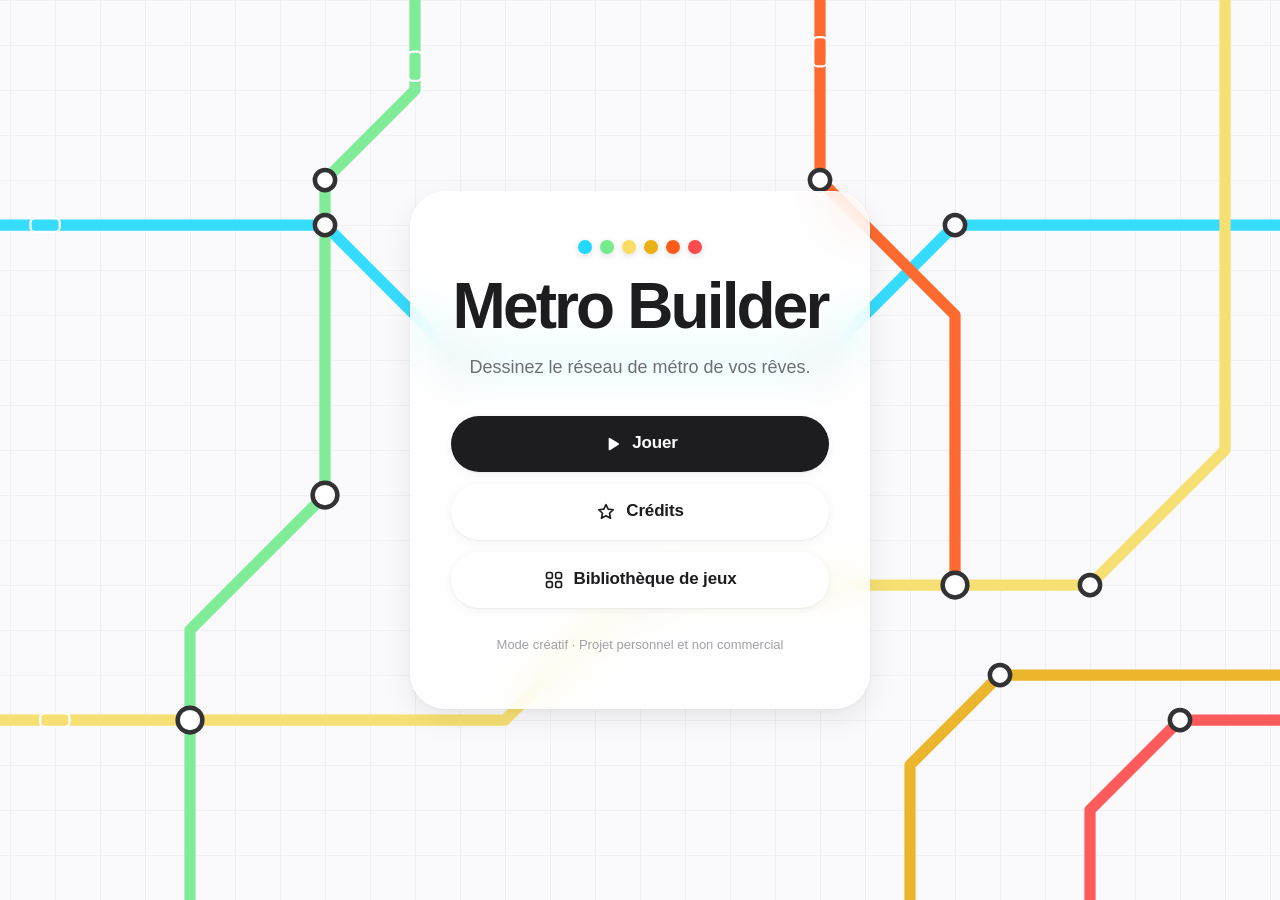
==== index.html @ 7ec536d9 "Add Metro Builder static web game (menu, city select, editor, rules, simulation) Co-Authored-By: Dev" ====
<!DOCTYPE html>
<html lang="fr">
<head>
  <meta charset="UTF-8">
  <meta name="viewport" content="width=device-width, initial-scale=1">
  <title>Metro Builder</title>
  <meta name="description" content="Metro Builder — créez le réseau de métro de vos rêves.">
  <link rel="stylesheet" href="css/style.css">
</head>
<body>
  <main class="page">
    <!-- Décor : lignes de métro animées -->
    <svg class="menu-bg" viewBox="0 0 1200 800" preserveAspectRatio="xMidYMid slice" aria-hidden="true">
      <defs>
        <pattern id="grid" width="40" height="40" patternUnits="userSpaceOnUse">
          <path d="M40 0H0V40" fill="none" stroke="#e8e8ed" stroke-width="1"/>
        </pattern>
      </defs>
      <rect width="1200" height="800" fill="#fbfbfd"/>
      <rect width="1200" height="800" fill="url(#grid)"/>
      <g fill="none" stroke-width="10" stroke-linecap="round" stroke-linejoin="round">
        <path id="bg-l1" d="M-40 200 H320 L440 320 H760 L880 200 H1240" stroke="#21DAFF"/>
        <path id="bg-l2" d="M200 840 V560 L320 440 V160 L400 80 V-40" stroke="#74EC8D"/>
        <path id="bg-l3" d="M-40 640 H480 L600 520 H1000 L1120 400 V-40" stroke="#F8DE65"/>
        <path id="bg-l4" d="M1240 600 H920 L840 680 V840" stroke="#EBB016"/>
        <path id="bg-l5" d="M760 -40 V160 L880 280 V520" stroke="#FF5C1A"/>
        <path id="bg-l6" d="M1000 840 V720 L1080 640 H1240" stroke="#FE4B4B"/>
      </g>
      <g fill="#fff" stroke="#1d1d1f" stroke-width="4">
        <circle cx="320" cy="200" r="9"/>
        <circle cx="440" cy="320" r="9"/>
        <circle cx="760" cy="320" r="9"/>
        <circle cx="320" cy="440" r="11"/>
        <circle cx="200" cy="640" r="11"/>
        <circle cx="600" cy="520" r="9"/>
        <circle cx="880" cy="520" r="11"/>
        <circle cx="1000" cy="520" r="9"/>
        <circle cx="760" cy="160" r="9"/>
        <circle cx="880" cy="200" r="9"/>
        <circle cx="920" cy="600" r="9"/>
        <circle cx="1080" cy="640" r="9"/>
        <circle cx="320" cy="160" r="9"/>
      </g>
      <g>
        <rect x="-13" y="-6" width="26" height="12" rx="4" fill="#21DAFF" stroke="#fff" stroke-width="2">
          <animateMotion dur="14s" repeatCount="indefinite" rotate="auto"><mpath href="#bg-l1"/></animateMotion>
        </rect>
        <rect x="-13" y="-6" width="26" height="12" rx="4" fill="#74EC8D" stroke="#fff" stroke-width="2">
          <animateMotion dur="11s" repeatCount="indefinite" rotate="auto" keyPoints="1;0" keyTimes="0;1" calcMode="linear"><mpath href="#bg-l2"/></animateMotion>
        </rect>
        <rect x="-13" y="-6" width="26" height="12" rx="4" fill="#F8DE65" stroke="#fff" stroke-width="2">
          <animateMotion dur="16s" repeatCount="indefinite" rotate="auto"><mpath href="#bg-l3"/></animateMotion>
        </rect>
        <rect x="-13" y="-6" width="26" height="12" rx="4" fill="#FF5C1A" stroke="#fff" stroke-width="2">
          <animateMotion dur="8s" repeatCount="indefinite" rotate="auto"><mpath href="#bg-l5"/></animateMotion>
        </rect>
      </g>
    </svg>

    <div class="menu">
      <div class="menu-card glass">
        <div class="logo-dots" aria-hidden="true">
          <span></span><span></span><span></span><span></span><span></span><span></span>
        </div>
        <h1 class="game-title">Metro Builder</h1>
        <p class="game-tagline">Dessinez le réseau de métro de vos rêves.</p>

        <nav class="menu-actions">
          <a class="btn btn-primary" href="city-select.html">
            <svg viewBox="0 0 24 24" fill="currentColor" aria-hidden="true"><path d="M8 5.5v13a1 1 0 0 0 1.52.85l10.4-6.5a1 1 0 0 0 0-1.7L9.52 4.65A1 1 0 0 0 8 5.5z"/></svg>
            Jouer
          </a>
          <a class="btn" href="credits.html">
            <svg viewBox="0 0 24 24" fill="none" stroke="currentColor" stroke-width="2" stroke-linecap="round" stroke-linejoin="round" aria-hidden="true"><path d="M12 3l2.6 5.6 6.1.7-4.5 4.2 1.2 6L12 16.6 6.6 19.5l1.2-6L3.3 9.3l6.1-.7z"/></svg>
            Crédits
          </a>
          <!-- TODO : renseigner ici l'URL de la bibliothèque de jeux (lien externe). -->
          <a class="btn" href="#" id="library-link">
            <svg viewBox="0 0 24 24" fill="none" stroke="currentColor" stroke-width="2" stroke-linecap="round" stroke-linejoin="round" aria-hidden="true"><rect x="3" y="3" width="7" height="7" rx="2"/><rect x="14" y="3" width="7" height="7" rx="2"/><rect x="3" y="14" width="7" height="7" rx="2"/><rect x="14" y="14" width="7" height="7" rx="2"/></svg>
            Bibliothèque de jeux
          </a>
        </nav>

        <p class="menu-footer">Mode créatif · Projet personnel et non commercial</p>
      </div>
    </div>
  </main>
</body>
</html>
---- css/style.css ----
/* ==========================================================================
   Metro Builder — styles communs (thème « Apple » : lisse, arrondi, ombres douces)
   ========================================================================== */

:root {
  /* Palette de base des lignes */
  --blue: #21DAFF;
  --green: #74EC8D;
  --yellow: #F8DE65;
  --orange: #EBB016;
  --red-orange: #FF5C1A;
  --red: #FE4B4B;

  --bg: #f5f5f7;
  --surface: rgba(255, 255, 255, 0.78);
  --surface-solid: #ffffff;
  --text: #1d1d1f;
  --text-2: #6e6e73;
  --text-3: #a1a1a6;
  --hairline: rgba(0, 0, 0, 0.07);

  --shadow-sm: 0 1px 2px rgba(0, 0, 0, 0.04), 0 2px 8px rgba(0, 0, 0, 0.05);
  --shadow-md: 0 2px 6px rgba(0, 0, 0, 0.04), 0 10px 28px rgba(0, 0, 0, 0.08);
  --shadow-lg: 0 6px 16px rgba(0, 0, 0, 0.05), 0 24px 56px rgba(0, 0, 0, 0.12);

  --radius-sm: 12px;
  --radius: 20px;
  --radius-lg: 28px;

  --ease: cubic-bezier(0.25, 0.1, 0.25, 1);
  --spring: cubic-bezier(0.34, 1.56, 0.64, 1);

  --font: -apple-system, BlinkMacSystemFont, "SF Pro Display", "SF Pro Text", "Helvetica Neue",
    "Segoe UI", Roboto, Arial, sans-serif;
}

*,
*::before,
*::after {
  box-sizing: border-box;
}

html,
body {
  margin: 0;
  padding: 0;
}

body {
  font-family: var(--font);
  color: var(--text);
  background: var(--bg);
  -webkit-font-smoothing: antialiased;
  -moz-osx-font-smoothing: grayscale;
  line-height: 1.45;
}

a {
  color: inherit;
}

button {
  font-family: inherit;
}

/* ---------- Surfaces ---------- */

.glass {
  background: var(--surface);
  -webkit-backdrop-filter: saturate(180%) blur(20px);
  backdrop-filter: saturate(180%) blur(20px);
  border: 1px solid rgba(255, 255, 255, 0.65);
  box-shadow: var(--shadow-md);
}

.card {
  background: var(--surface-solid);
  border-radius: var(--radius-lg);
  box-shadow: var(--shadow-md);
  border: 1px solid var(--hairline);
}

/* ---------- Boutons ---------- */

.btn {
  display: inline-flex;
  align-items: center;
  justify-content: center;
  gap: 10px;
  min-height: 56px;
  padding: 0 28px;
  border: none;
  border-radius: 999px;
  font-size: 17px;
  font-weight: 600;
  letter-spacing: -0.01em;
  text-decoration: none;
  cursor: pointer;
  color: var(--text);
  background: var(--surface-solid);
  box-shadow: var(--shadow-sm);
  transition: transform 0.25s var(--spring), box-shadow 0.25s var(--ease), background 0.2s var(--ease);
}

.btn:hover {
  transform: translateY(-2px);
  box-shadow: var(--shadow-md);
}

.btn:active {
  transform: translateY(0) scale(0.98);
  box-shadow: var(--shadow-sm);
}

.btn:focus-visible {
  outline: 3px solid rgba(33, 218, 255, 0.6);
  outline-offset: 3px;
}

.btn-primary {
  color: #fff;
  background: var(--text);
}

.btn-primary:hover {
  background: #000;
}

.btn-small {
  min-height: 40px;
  padding: 0 18px;
  font-size: 15px;
}

.btn svg {
  width: 20px;
  height: 20px;
  flex: none;
}

/* ---------- Pages simples (menu, villes, crédits) ---------- */

.page {
  min-height: 100vh;
  position: relative;
  overflow: hidden;
}

.page-header {
  display: flex;
  align-items: center;
  gap: 16px;
  max-width: 1100px;
  margin: 0 auto;
  padding: 32px 24px 8px;
}

.back-btn {
  width: 48px;
  height: 48px;
  border-radius: 50%;
  display: inline-flex;
  align-items: center;
  justify-content: center;
  text-decoration: none;
  color: var(--text);
  transition: transform 0.25s var(--spring);
}

.back-btn:hover {
  transform: scale(1.06);
}

.back-btn svg {
  width: 22px;
  height: 22px;
}

.page-title {
  margin: 0;
  font-size: clamp(28px, 4vw, 40px);
  font-weight: 700;
  letter-spacing: -0.03em;
}

.page-subtitle {
  margin: 4px 0 0;
  color: var(--text-2);
  font-size: 17px;
}

.page-content {
  max-width: 1100px;
  margin: 0 auto;
  padding: 24px 24px 64px;
}

/* ---------- Menu (index.html) ---------- */

.menu-bg {
  position: absolute;
  inset: 0;
  width: 100%;
  height: 100%;
  pointer-events: none;
  opacity: 0.9;
}

.menu {
  position: relative;
  z-index: 1;
  min-height: 100vh;
  display: flex;
  align-items: center;
  justify-content: center;
  padding: 24px;
}

.menu-card {
  width: min(460px, 100%);
  padding: 48px 40px 40px;
  border-radius: 36px;
  text-align: center;
  animation: rise 0.7s var(--ease) both;
}

.logo-dots {
  display: flex;
  justify-content: center;
  gap: 8px;
  margin-bottom: 20px;
}

.logo-dots span {
  width: 14px;
  height: 14px;
  border-radius: 50%;
  box-shadow: 0 2px 6px rgba(0, 0, 0, 0.12);
  animation: pop 0.6s var(--spring) both;
}

.logo-dots span:nth-child(1) { background: var(--blue); animation-delay: 0.10s; }
.logo-dots span:nth-child(2) { background: var(--green); animation-delay: 0.16s; }
.logo-dots span:nth-child(3) { background: var(--yellow); animation-delay: 0.22s; }
.logo-dots span:nth-child(4) { background: var(--orange); animation-delay: 0.28s; }
.logo-dots span:nth-child(5) { background: var(--red-orange); animation-delay: 0.34s; }
.logo-dots span:nth-child(6) { background: var(--red); animation-delay: 0.40s; }

.game-title {
  margin: 0;
  font-size: clamp(44px, 9vw, 64px);
  line-height: 1.02;
  font-weight: 800;
  letter-spacing: -0.045em;
}

.game-tagline {
  margin: 14px 0 36px;
  color: var(--text-2);
  font-size: 18px;
}

.menu-actions {
  display: flex;
  flex-direction: column;
  gap: 12px;
}

.menu-actions .btn {
  width: 100%;
}

.menu-footer {
  margin-top: 28px;
  font-size: 13px;
  color: var(--text-3);
}

/* ---------- Sélection de ville ---------- */

.city-grid {
  display: grid;
  grid-template-columns: repeat(auto-fill, minmax(240px, 1fr));
  gap: 24px;
}

.city-card {
  position: relative;
  display: flex;
  flex-direction: column;
  padding: 12px;
  border: 1px solid var(--hairline);
  border-radius: var(--radius-lg);
  background: var(--surface-solid);
  box-shadow: var(--shadow-sm);
  text-align: left;
  cursor: pointer;
  color: inherit;
  font: inherit;
  animation: rise 0.6s var(--ease) both;
  transition: transform 0.3s var(--spring), box-shadow 0.3s var(--ease);
}

.city-card:hover {
  transform: translateY(-4px);
  box-shadow: var(--shadow-lg);
}

.city-card:active {
  transform: translateY(-1px) scale(0.99);
}

.city-card:focus-visible {
  outline: 3px solid rgba(33, 218, 255, 0.6);
  outline-offset: 3px;
}

.city-preview {
  aspect-ratio: 4 / 3;
  border-radius: 18px;
  overflow: hidden;
  background-color: #fbfbfd;
  background-image:
    linear-gradient(#ececf1 1px, transparent 1px),
    linear-gradient(90deg, #ececf1 1px, transparent 1px);
  background-size: 16px 16px;
  box-shadow: inset 0 0 0 1px var(--hairline);
}

.city-preview svg {
  width: 100%;
  height: 100%;
  display: block;
}

.city-info {
  padding: 16px 8px 8px;
}

.city-name {
  margin: 0;
  font-size: 22px;
  font-weight: 700;
  letter-spacing: -0.02em;
}

.city-desc {
  margin: 6px 0 12px;
  color: var(--text-2);
  font-size: 14px;
}

.city-meta {
  display: flex;
  align-items: center;
  gap: 6px;
  flex-wrap: wrap;
  font-size: 13px;
  color: var(--text-3);
}

.city-swatches {
  display: inline-flex;
  gap: 4px;
  margin-right: 6px;
}

.city-swatches i {
  width: 10px;
  height: 10px;
  border-radius: 50%;
}

.badge {
  position: absolute;
  top: 22px;
  right: 22px;
  padding: 5px 12px;
  border-radius: 999px;
  font-size: 12px;
  font-weight: 600;
  color: var(--text);
  background: rgba(255, 255, 255, 0.9);
  box-shadow: var(--shadow-sm);
}

.city-reset {
  margin-top: 10px;
  align-self: flex-start;
  border: none;
  background: none;
  padding: 4px 8px;
  border-radius: 8px;
  font-size: 13px;
  color: var(--text-2);
  cursor: pointer;
  transition: background 0.2s var(--ease), color 0.2s var(--ease);
}

.city-reset:hover {
  background: rgba(254, 75, 75, 0.1);
  color: #d93a3a;
}

/* ---------- Crédits ---------- */

.credits {
  max-width: 720px;
  margin: 0 auto;
  display: flex;
  flex-direction: column;
  gap: 20px;
}

.credits section {
  padding: 28px 32px;
  animation: rise 0.6s var(--ease) both;
}

.credits h2 {
  margin: 0 0 10px;
  font-size: 20px;
  letter-spacing: -0.02em;
}

.credits p,
.credits li {
  color: var(--text-2);
  font-size: 15px;
}

.credits ul {
  margin: 0;
  padding-left: 20px;
}

.credits .placeholder {
  padding: 14px 16px;
  border-radius: var(--radius-sm);
  background: var(--bg);
  font-size: 14px;
  color: var(--text-2);
}

/* ---------- Animations ---------- */

@keyframes rise {
  from { opacity: 0; transform: translateY(16px); }
  to { opacity: 1; transform: none; }
}

@keyframes pop {
  from { opacity: 0; transform: scale(0.3); }
  to { opacity: 1; transform: none; }
}

@media (prefers-reduced-motion: reduce) {
  *,
  *::before,
  *::after {
    animation-duration: 0.01ms !important;
    transition-duration: 0.01ms !important;
  }
}
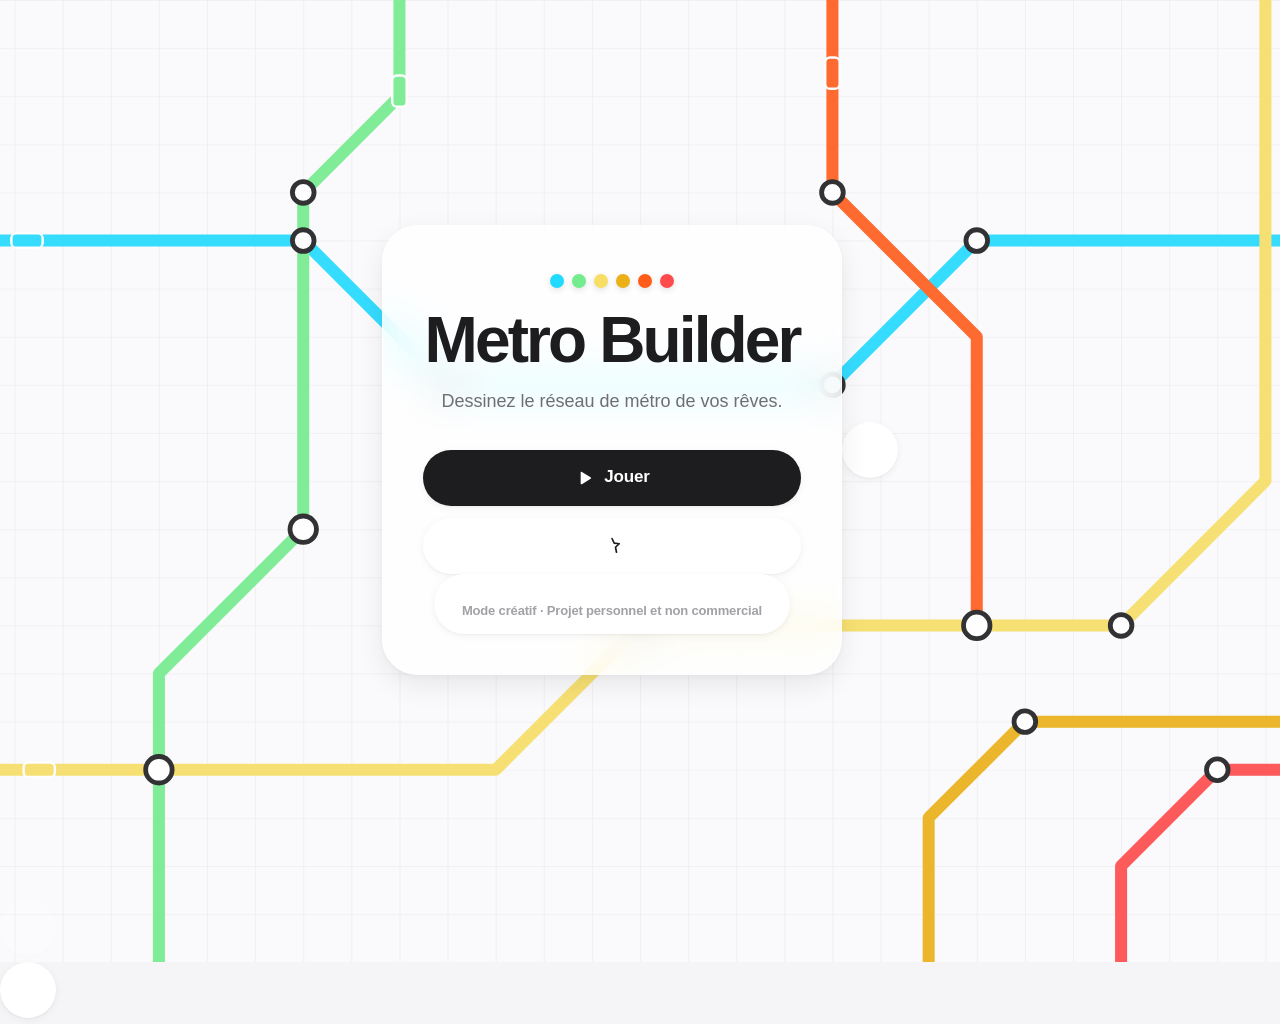
==== commit 13138eeb: "Update: set external URL for library link in index.html" ====
--- a/index.html
+++ b/index.html
@@ -71,12 +71,12 @@
             Jouer
           </a>
           <a class="btn" href="credits.html">
-            <svg viewBox="0 0 24 24" fill="none" stroke="currentColor" stroke-width="2" stroke-linecap="round" stroke-linejoin="round" aria-hidden="true"><path d="M12 3l2.6 5.6 6.1.7-4.5 4.2 1.2 6L12 16.6 6.6 19.5l1.2-6L3.3 9.3l6.1-.7z"/></svg>
+            <svg viewBox="0 0 24 24" fill="none" stroke="currentColor" stroke-width="2" stroke-linecap="round" stroke-linejoin="round" aria-hidden="true"><path d="M12 3l2.6 5.6 6.1.7-4.5 4.2 1.2 6[...]
             Crédits
           </a>
           <!-- TODO : renseigner ici l'URL de la bibliothèque de jeux (lien externe). -->
-          <a class="btn" href="#" id="library-link">
-            <svg viewBox="0 0 24 24" fill="none" stroke="currentColor" stroke-width="2" stroke-linecap="round" stroke-linejoin="round" aria-hidden="true"><rect x="3" y="3" width="7" height="7" rx="2"/><rect x="14" y="3" width="7" height="7" rx="2"/><rect x="3" y="14" width="7" height="7" rx="2"/><rect x="14" y="14" width="7" height="7" rx="2"/></svg>
+          <a class="btn" href="https://bubble-site.fr/jeux/jeux.html" id="library-link">
+            <svg viewBox="0 0 24 24" fill="none" stroke="currentColor" stroke-width="2" stroke-linecap="round" stroke-linejoin="round" aria-hidden="true"><rect x="3" y="3" width="7" height="7" rx=[...]
             Bibliothèque de jeux
           </a>
         </nav>
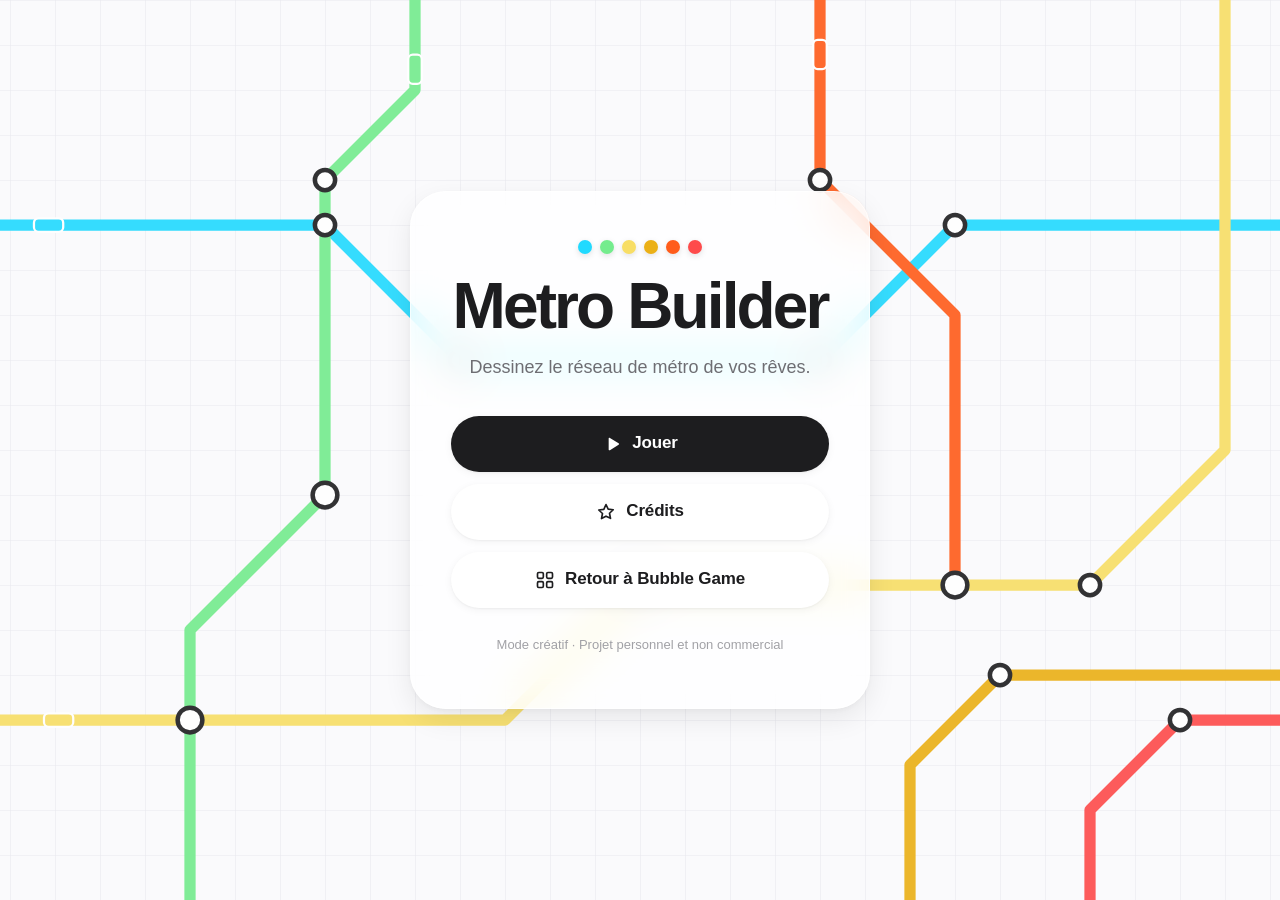
==== commit e6245d5d: "Fix menu buttons and point library link to Bubble Game - Replace truncated SVG icons on Crédits and " ====
--- a/index.html
+++ b/index.html
@@ -71,13 +71,12 @@
             Jouer
           </a>
           <a class="btn" href="credits.html">
-            <svg viewBox="0 0 24 24" fill="none" stroke="currentColor" stroke-width="2" stroke-linecap="round" stroke-linejoin="round" aria-hidden="true"><path d="M12 3l2.6 5.6 6.1.7-4.5 4.2 1.2 6[...]
+            <svg viewBox="0 0 24 24" fill="none" stroke="currentColor" stroke-width="2" stroke-linecap="round" stroke-linejoin="round" aria-hidden="true"><path d="M12 3l2.6 5.6 6.1.7-4.5 4.2 1.2 6.1L12 17l-5.4 2.9 1.2-6.1-4.5-4.2 6.1-.7z"/></svg>
             Crédits
           </a>
-          <!-- TODO : renseigner ici l'URL de la bibliothèque de jeux (lien externe). -->
           <a class="btn" href="https://bubble-site.fr/jeux/jeux.html" id="library-link">
-            <svg viewBox="0 0 24 24" fill="none" stroke="currentColor" stroke-width="2" stroke-linecap="round" stroke-linejoin="round" aria-hidden="true"><rect x="3" y="3" width="7" height="7" rx=[...]
-            Bibliothèque de jeux
+            <svg viewBox="0 0 24 24" fill="none" stroke="currentColor" stroke-width="2" stroke-linecap="round" stroke-linejoin="round" aria-hidden="true"><rect x="3" y="3" width="7" height="7" rx="1.5"/><rect x="14" y="3" width="7" height="7" rx="1.5"/><rect x="3" y="14" width="7" height="7" rx="1.5"/><rect x="14" y="14" width="7" height="7" rx="1.5"/></svg>
+            Retour à Bubble Game
           </a>
         </nav>
 
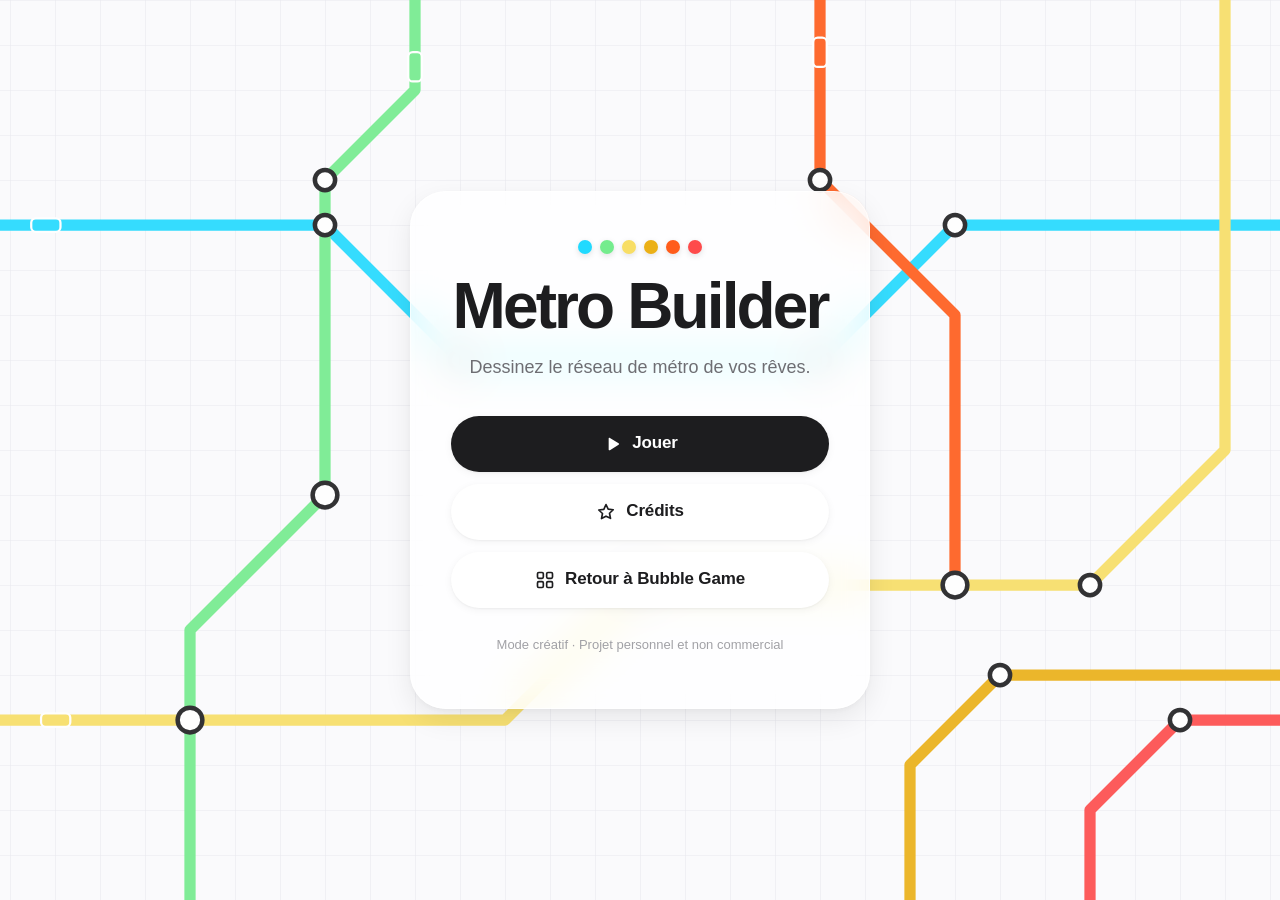
==== commit b4fd0166: "Force fresh CSS/JS on load to avoid stale cached scripts Co-Authored-By: Claude Haiku 5.5 <noreply@a" ====
--- a/index.html
+++ b/index.html
@@ -5,7 +5,7 @@
   <meta name="viewport" content="width=device-width, initial-scale=1">
   <title>Metro Builder</title>
   <meta name="description" content="Metro Builder — créez le réseau de métro de vos rêves.">
-  <link rel="stylesheet" href="css/style.css">
+  <link rel="stylesheet" href="css/style.css?v=3">
 </head>
 <body>
   <main class="page">
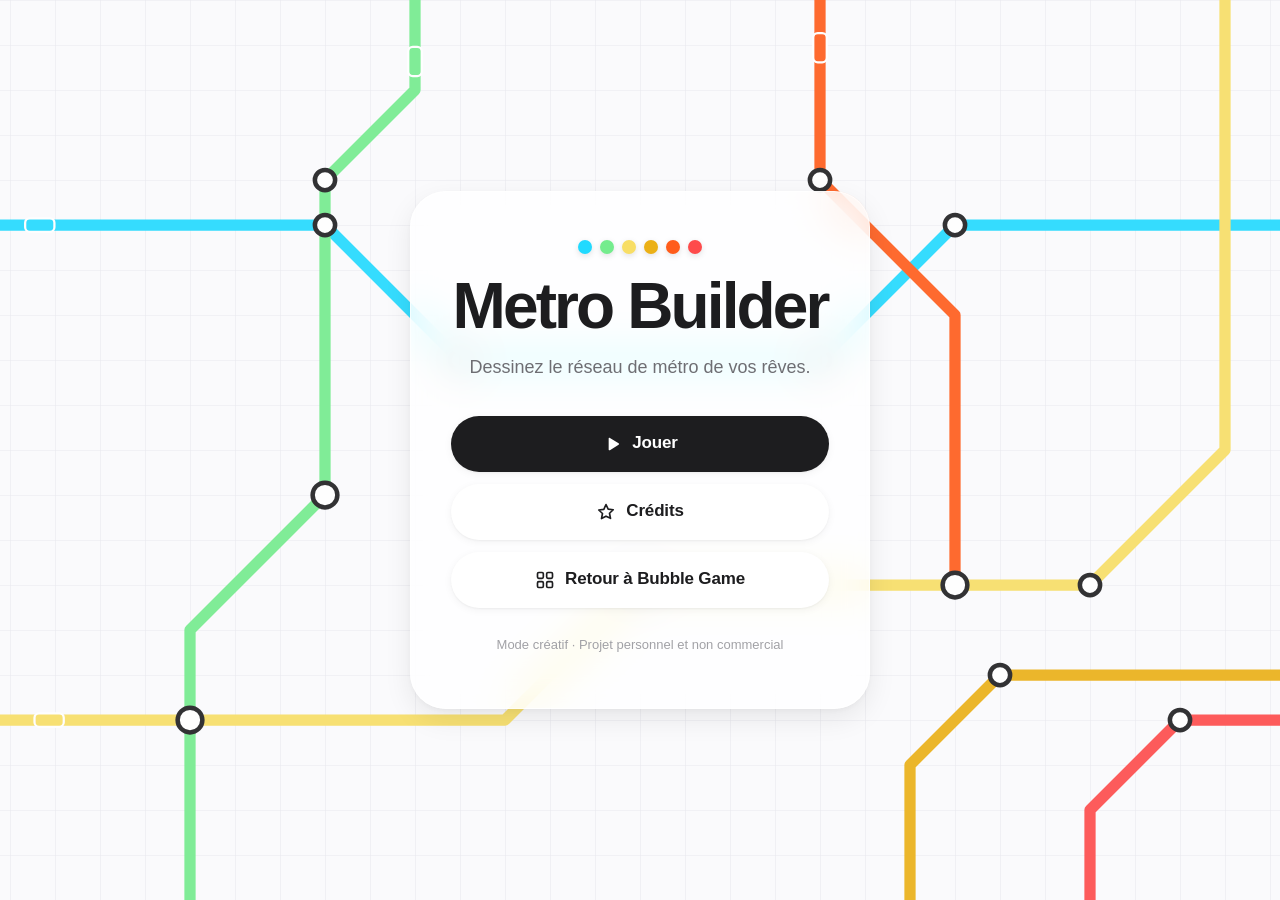
==== commit 74cd1144: "Stop colors, no blue tap flash on mobile - Remove the browser tap highlight that covered the whole c" ====
--- a/index.html
+++ b/index.html
@@ -5,7 +5,7 @@
   <meta name="viewport" content="width=device-width, initial-scale=1">
   <title>Metro Builder</title>
   <meta name="description" content="Metro Builder — créez le réseau de métro de vos rêves.">
-  <link rel="stylesheet" href="css/style.css?v=3">
+  <link rel="stylesheet" href="css/style.css?v=4">
 </head>
 <body>
   <main class="page">
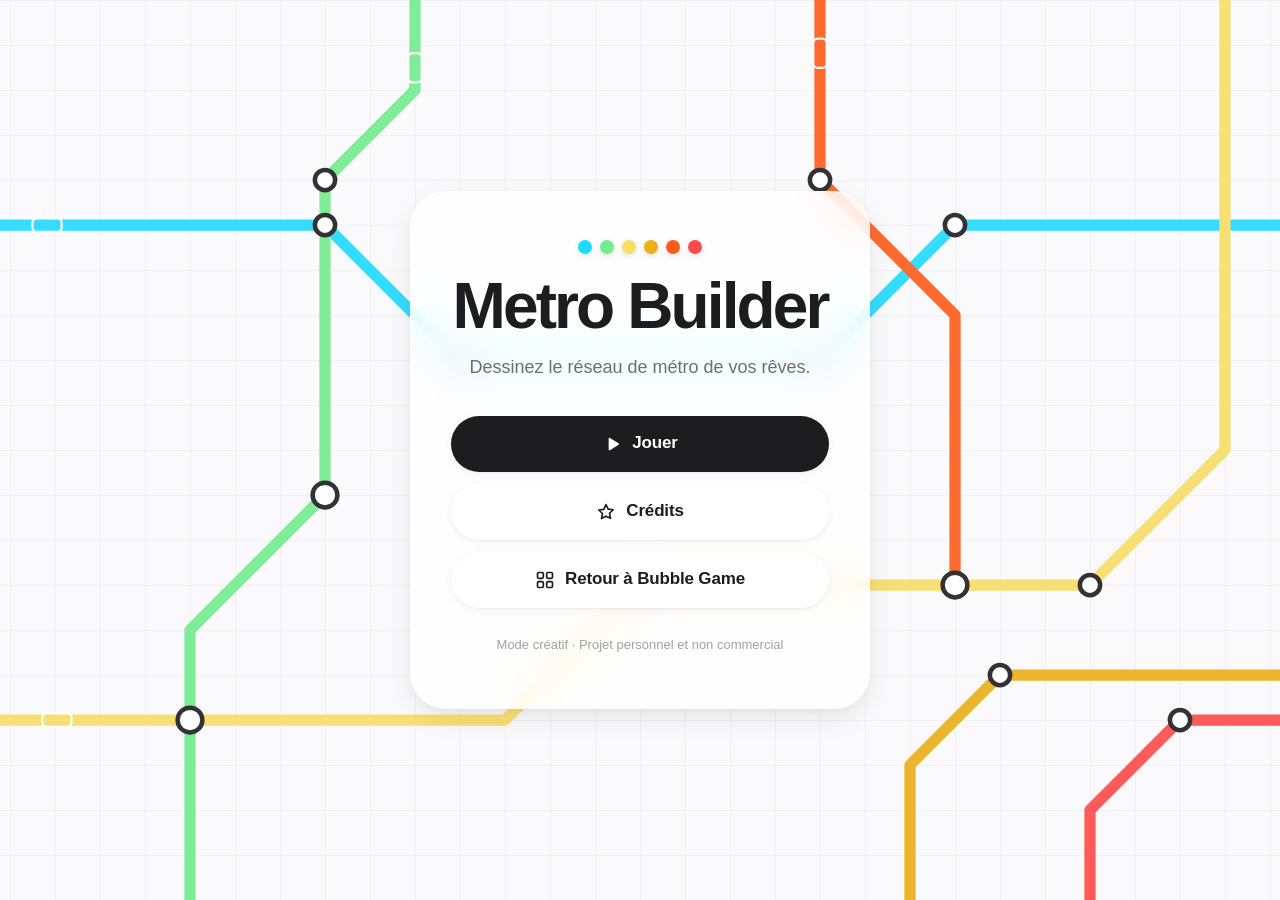
==== commit 0272e4c0: "Ask for the color when creating a line; stop colors only from the color bar - Creating a new line op" ====
--- a/index.html
+++ b/index.html
@@ -5,7 +5,7 @@
   <meta name="viewport" content="width=device-width, initial-scale=1">
   <title>Metro Builder</title>
   <meta name="description" content="Metro Builder — créez le réseau de métro de vos rêves.">
-  <link rel="stylesheet" href="css/style.css?v=4">
+  <link rel="stylesheet" href="css/style.css?v=5">
 </head>
 <body>
   <main class="page">
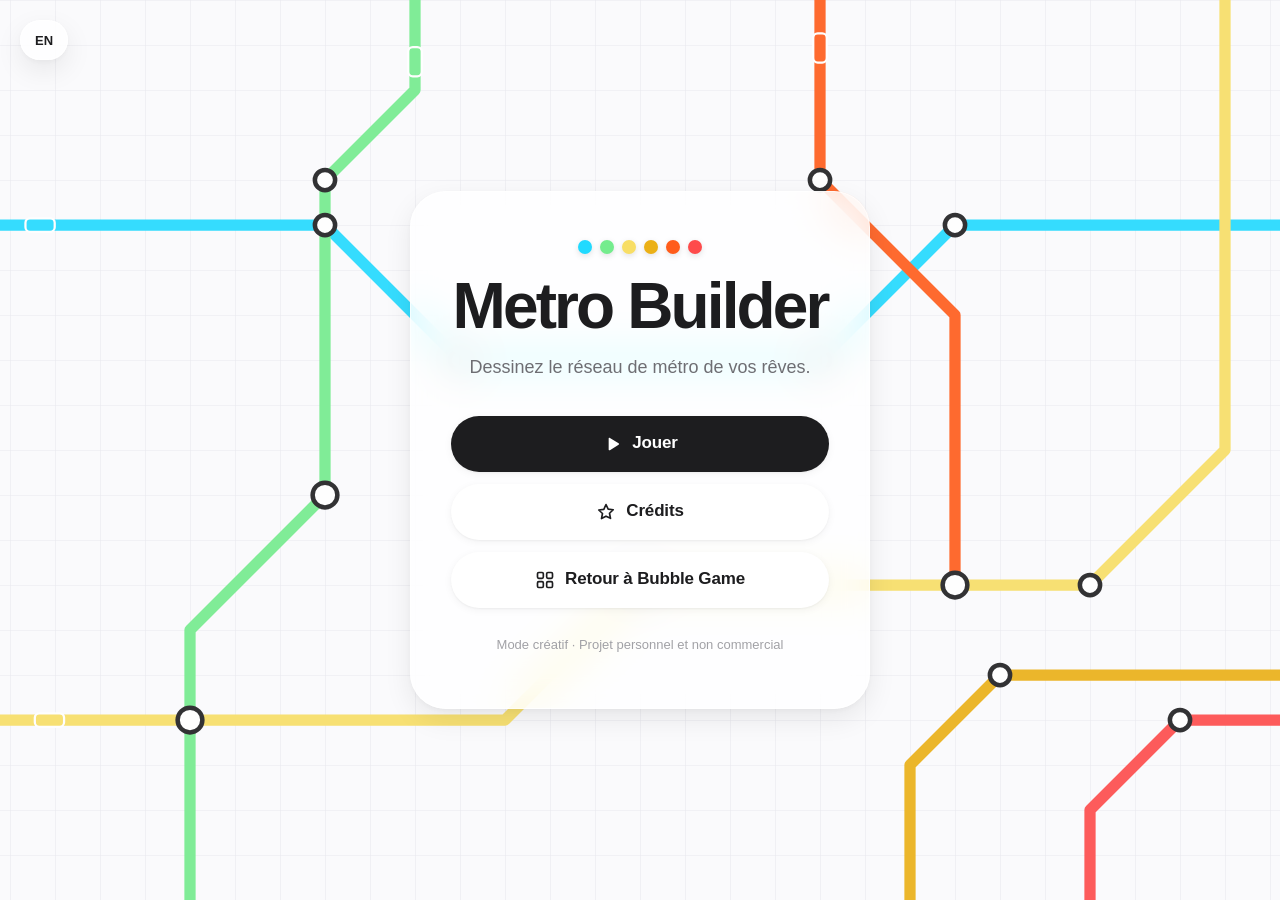
==== commit 46ad7cca: "Add bilingual interface and language toggle Co-authored-by: Copilot <223556219+Copilot@users.noreply" ====
--- a/index.html
+++ b/index.html
@@ -84,5 +84,6 @@
       </div>
     </div>
   </main>
+  <script src="js/i18n.js?v=1"></script>
 </body>
 </html>
--- a/css/style.css
+++ b/css/style.css
@@ -61,6 +61,37 @@
 
 button {
   font-family: inherit;
+}
+
+.language-toggle {
+  position: relative;
+  flex: none;
+  min-width: 48px;
+  height: 40px;
+  padding: 0 12px;
+  border: 0;
+  border-radius: 999px;
+  color: var(--text);
+  font-size: 13px;
+  font-weight: 700;
+  cursor: pointer;
+  transition: transform 0.25s var(--spring), background 0.2s var(--ease);
+}
+
+.language-toggle-home {
+  position: fixed;
+  top: 20px;
+  left: 20px;
+  z-index: 20;
+}
+
+.language-toggle-page {
+  align-self: center;
+}
+
+.language-toggle:hover {
+  transform: scale(1.06);
+  background: var(--surface-solid);
 }
 
 /* ---------- Surfaces ---------- */
